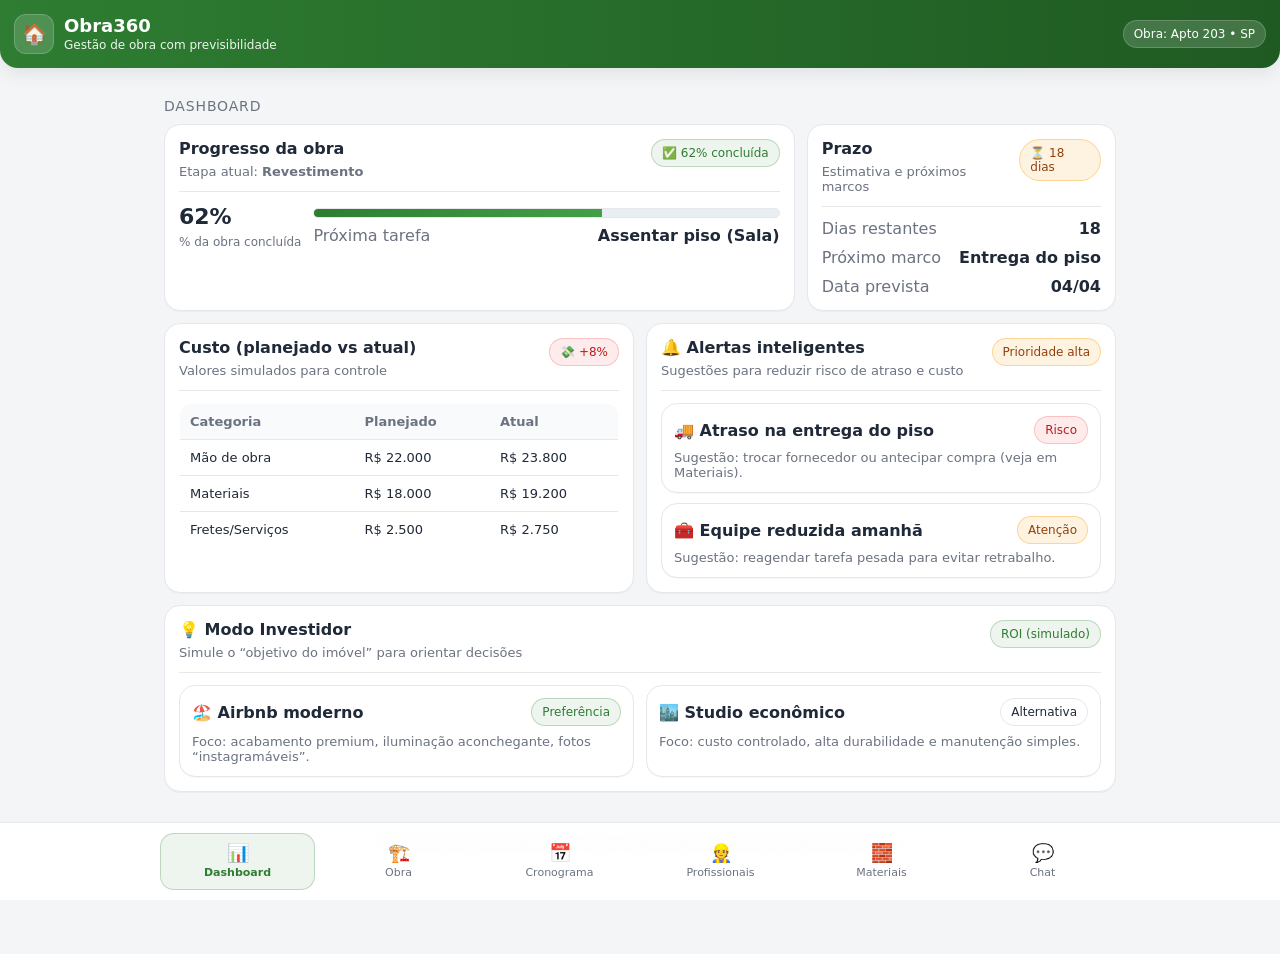
==== index.html @ f7305c2c "first commit" ====
<!doctype html>
<html lang="pt-BR">
  <head>
    <meta charset="utf-8" />
    <meta name="viewport" content="width=device-width, initial-scale=1" />
    <title>Obra360 — Dashboard</title>
    <link rel="stylesheet" href="assets/style.css" />
  </head>

  <body>
    <!--
      Obra360 - Protótipo (Hackathon)
      Página: Dashboard principal (index.html)
      Observação: tudo aqui é simulado (sem backend).
    -->

    <header class="header">
      <div class="header__row">
        <div class="brand">
          <div class="brand__logo" aria-hidden="true">🏠</div>
          <div>
            <h1 class="brand__title">Obra360</h1>
            <p class="brand__subtitle">Gestão de obra com previsibilidade</p>
          </div>
        </div>
        <div class="chip" title="Exemplo de obra">Obra: Apto 203 • SP</div>
      </div>
    </header>

    <main class="app">
      <p class="section-title">Dashboard</p>

      <div class="grid">
        <section class="card col-8" aria-label="Progresso geral da obra">
          <div class="card__header">
            <div>
              <h2 class="card__title">Progresso da obra</h2>
              <p class="card__meta">Etapa atual: <strong>Revestimento</strong></p>
            </div>
            <span class="pill pill--ok">✅ 62% concluída</span>
          </div>

          <div class="divider"></div>

          <div class="row">
            <div class="kpi">
              <div class="kpi__value">62%</div>
              <div class="kpi__label">% da obra concluída</div>
            </div>
            <div style="flex: 1">
              <div class="progress" role="progressbar" aria-valuemin="0" aria-valuemax="100">
                <div class="progress__bar" data-percent="62"></div>
              </div>
              <div class="row" style="margin-top: 8px">
                <span class="muted">Próxima tarefa</span>
                <strong>Assentar piso (Sala)</strong>
              </div>
            </div>
          </div>
        </section>

        <section class="card col-4" aria-label="Resumo de prazo">
          <div class="card__header">
            <div>
              <h2 class="card__title">Prazo</h2>
              <p class="card__meta">Estimativa e próximos marcos</p>
            </div>
            <span class="pill pill--warn">⏳ 18 dias</span>
          </div>

          <div class="divider"></div>

          <div class="list">
            <div class="row">
              <span class="muted">Dias restantes</span>
              <strong>18</strong>
            </div>
            <div class="row">
              <span class="muted">Próximo marco</span>
              <strong>Entrega do piso</strong>
            </div>
            <div class="row">
              <span class="muted">Data prevista</span>
              <strong>04/04</strong>
            </div>
          </div>
        </section>

        <section class="card col-6" aria-label="Custo planejado vs atual">
          <div class="card__header">
            <div>
              <h2 class="card__title">Custo (planejado vs atual)</h2>
              <p class="card__meta">Valores simulados para controle</p>
            </div>
            <span class="pill pill--danger">💸 +8%</span>
          </div>

          <div class="divider"></div>

          <table class="table" aria-label="Tabela de custos">
            <thead>
              <tr>
                <th>Categoria</th>
                <th>Planejado</th>
                <th>Atual</th>
              </tr>
            </thead>
            <tbody>
              <tr>
                <td>Mão de obra</td>
                <td>R$ 22.000</td>
                <td>R$ 23.800</td>
              </tr>
              <tr>
                <td>Materiais</td>
                <td>R$ 18.000</td>
                <td>R$ 19.200</td>
              </tr>
              <tr>
                <td>Fretes/Serviços</td>
                <td>R$ 2.500</td>
                <td>R$ 2.750</td>
              </tr>
            </tbody>
          </table>
        </section>

        <section class="card col-6" aria-label="Alertas inteligentes">
          <div class="card__header">
            <div>
              <h2 class="card__title">🔔 Alertas inteligentes</h2>
              <p class="card__meta">Sugestões para reduzir risco de atraso e custo</p>
            </div>
            <span class="pill pill--warn">Prioridade alta</span>
          </div>

          <div class="divider"></div>

          <div class="list">
            <div class="card" style="padding: 12px">
              <div class="row">
                <strong>🚚 Atraso na entrega do piso</strong>
                <span class="pill pill--danger">Risco</span>
              </div>
              <p class="card__meta" style="margin-bottom: 0">
                Sugestão: trocar fornecedor ou antecipar compra (veja em Materiais).
              </p>
            </div>

            <div class="card" style="padding: 12px">
              <div class="row">
                <strong>🧰 Equipe reduzida amanhã</strong>
                <span class="pill pill--warn">Atenção</span>
              </div>
              <p class="card__meta" style="margin-bottom: 0">
                Sugestão: reagendar tarefa pesada para evitar retrabalho.
              </p>
            </div>
          </div>
        </section>

        <section class="card col-12" aria-label="Modo Investidor">
          <div class="card__header">
            <div>
              <h2 class="card__title">💡 Modo Investidor</h2>
              <p class="card__meta">Simule o “objetivo do imóvel” para orientar decisões</p>
            </div>
            <span class="pill pill--ok">ROI (simulado)</span>
          </div>

          <div class="divider"></div>

          <div class="grid">
            <div class="card col-6" style="padding: 12px">
              <div class="row">
                <strong>🏖️ Airbnb moderno</strong>
                <span class="pill pill--ok">Preferência</span>
              </div>
              <p class="card__meta" style="margin: 8px 0 0">
                Foco: acabamento premium, iluminação aconchegante, fotos “instagramáveis”.
              </p>
            </div>

            <div class="card col-6" style="padding: 12px">
              <div class="row">
                <strong>🏙️ Studio econômico</strong>
                <span class="pill">Alternativa</span>
              </div>
              <p class="card__meta" style="margin: 8px 0 0">
                Foco: custo controlado, alta durabilidade e manutenção simples.
              </p>
            </div>
          </div>
        </section>

        <footer class="footer col-12">
          "A gente não está só reformando casas. A gente está transformando obra em produto."
        </footer>
      </div>
    </main>

    <nav class="nav" aria-label="Menu de navegação">
      <div class="nav__inner">
        <a href="index.html">
          <span class="icon" aria-hidden="true">📊</span>
          <span>Dashboard</span>
        </a>
        <a href="obra.html">
          <span class="icon" aria-hidden="true">🏗️</span>
          <span>Obra</span>
        </a>
        <a href="cronograma.html">
          <span class="icon" aria-hidden="true">📅</span>
          <span>Cronograma</span>
        </a>
        <a href="profissionais.html">
          <span class="icon" aria-hidden="true">👷</span>
          <span>Profissionais</span>
        </a>
        <a href="materiais.html">
          <span class="icon" aria-hidden="true">🧱</span>
          <span>Materiais</span>
        </a>
        <a href="chat.html">
          <span class="icon" aria-hidden="true">💬</span>
          <span>Chat</span>
        </a>
      </div>
    </nav>

    <script src="assets/app.js"></script>
  </body>
</html>
---- assets/style.css ----
/*
  Obra360 - CSS simples (sem frameworks)
  Paleta:
    Verde: #2e7d32
    Branco: #ffffff
    Cinza claro: #f3f5f7
*/

:root {
  --green: #2e7d32;
  --green-700: #1f5a22;
  --bg: #f3f5f7;
  --card: #ffffff;
  --text: #1f2937;
  --muted: #6b7280;
  --border: #e5e7eb;
  --shadow: 0 6px 18px rgba(0, 0, 0, 0.08);
  --radius: 16px;
}

* {
  box-sizing: border-box;
}

body {
  margin: 0;
  font-family: system-ui, -apple-system, Segoe UI, Roboto, Arial, sans-serif;
  color: var(--text);
  background: var(--bg);
}

/* Container "mobile friendly" (centralizado e estreito) */
.app {
  max-width: 980px;
  margin: 0 auto;
  padding: 14px 14px 90px; /* espaço para o menu inferior */
}

/* Header */
.header {
  position: sticky;
  top: 0;
  z-index: 10;
  background: linear-gradient(90deg, var(--green), var(--green-700));
  color: #fff;
  padding: 14px;
  border-bottom-left-radius: 18px;
  border-bottom-right-radius: 18px;
  box-shadow: var(--shadow);
}

.header__row {
  display: flex;
  align-items: center;
  justify-content: space-between;
  gap: 12px;
}

.brand {
  display: flex;
  align-items: center;
  gap: 10px;
}

.brand__logo {
  width: 40px;
  height: 40px;
  display: grid;
  place-items: center;
  background: rgba(255, 255, 255, 0.16);
  border: 1px solid rgba(255, 255, 255, 0.18);
  border-radius: 12px;
  font-size: 20px;
}

.brand__title {
  margin: 0;
  font-size: 18px;
  line-height: 1.1;
}

.brand__subtitle {
  margin: 3px 0 0;
  font-size: 12px;
  opacity: 0.92;
}

.chip {
  background: rgba(255, 255, 255, 0.16);
  border: 1px solid rgba(255, 255, 255, 0.18);
  color: #fff;
  padding: 6px 10px;
  border-radius: 999px;
  font-size: 12px;
  white-space: nowrap;
}

/* Navegação (menu inferior tipo app) */
.nav {
  position: fixed;
  left: 0;
  right: 0;
  bottom: 0;
  z-index: 20;
  background: rgba(255, 255, 255, 0.94);
  border-top: 1px solid var(--border);
  backdrop-filter: blur(6px);
}

.nav__inner {
  max-width: 980px;
  margin: 0 auto;
  padding: 10px 10px calc(10px + env(safe-area-inset-bottom));
  display: grid;
  grid-template-columns: repeat(6, 1fr);
  gap: 6px;
}

.nav a {
  text-decoration: none;
  color: var(--muted);
  display: grid;
  gap: 4px;
  place-items: center;
  padding: 10px 6px;
  border-radius: 14px;
  font-size: 11px;
  border: 1px solid transparent;
}

.nav a .icon {
  font-size: 18px;
  line-height: 1;
}

.nav a.is-active {
  color: var(--green);
  border-color: rgba(46, 125, 50, 0.25);
  background: rgba(46, 125, 50, 0.08);
  font-weight: 600;
}

/* Componentes */
.section-title {
  margin: 16px 0 10px;
  font-size: 14px;
  color: var(--muted);
  text-transform: uppercase;
  letter-spacing: 0.06em;
}

.grid {
  display: grid;
  grid-template-columns: repeat(12, 1fr);
  gap: 12px;
}

.col-12 { grid-column: span 12; }
.col-8 { grid-column: span 8; }
.col-6 { grid-column: span 6; }
.col-4 { grid-column: span 4; }

@media (max-width: 860px) {
  .col-8, .col-6, .col-4 { grid-column: span 12; }
  .nav__inner { grid-template-columns: repeat(3, 1fr); }
}

.card {
  background: var(--card);
  border: 1px solid var(--border);
  border-radius: var(--radius);
  padding: 14px;
  box-shadow: 0 1px 0 rgba(0,0,0,0.03);
}

.card__header {
  display: flex;
  justify-content: space-between;
  align-items: flex-start;
  gap: 10px;
}

.card__title {
  margin: 0;
  font-size: 16px;
}

.card__meta {
  margin: 6px 0 0;
  color: var(--muted);
  font-size: 13px;
}

.row {
  display: flex;
  align-items: center;
  justify-content: space-between;
  gap: 12px;
}

.muted { color: var(--muted); }

.pill {
  display: inline-flex;
  align-items: center;
  gap: 6px;
  padding: 6px 10px;
  border-radius: 999px;
  font-size: 12px;
  border: 1px solid var(--border);
  background: #fff;
}

.pill--ok {
  border-color: rgba(46, 125, 50, 0.25);
  background: rgba(46, 125, 50, 0.08);
  color: var(--green);
}

.pill--warn {
  border-color: rgba(245, 158, 11, 0.35);
  background: rgba(245, 158, 11, 0.12);
  color: #92400e;
}

.pill--danger {
  border-color: rgba(239, 68, 68, 0.25);
  background: rgba(239, 68, 68, 0.10);
  color: #b91c1c;
}

.progress {
  height: 10px;
  border-radius: 999px;
  background: #e9eef2;
  overflow: hidden;
  border: 1px solid var(--border);
}

.progress__bar {
  height: 100%;
  width: 0%;
  background: linear-gradient(90deg, var(--green), #43a047);
}

.kpi {
  display: grid;
  gap: 6px;
}

.kpi__value {
  font-size: 22px;
  font-weight: 800;
}

.kpi__label {
  color: var(--muted);
  font-size: 12px;
}

.btn {
  border: 0;
  cursor: pointer;
  border-radius: 12px;
  padding: 10px 12px;
  font-weight: 700;
  font-size: 13px;
}

.btn--primary {
  background: var(--green);
  color: #fff;
}

.btn--primary:hover {
  background: var(--green-700);
}

.btn--ghost {
  background: rgba(46, 125, 50, 0.10);
  color: var(--green);
  border: 1px solid rgba(46, 125, 50, 0.22);
}

.list {
  display: grid;
  gap: 10px;
}

.divider {
  height: 1px;
  background: var(--border);
  margin: 12px 0;
}

/* Tabela simples (custo planejado vs atual) */
.table {
  width: 100%;
  border-collapse: collapse;
  overflow: hidden;
  border-radius: 12px;
  border: 1px solid var(--border);
}

.table th,
.table td {
  padding: 10px 10px;
  text-align: left;
  font-size: 13px;
  border-bottom: 1px solid var(--border);
}

.table th {
  background: #f8fafc;
  color: var(--muted);
  font-weight: 700;
}

.table tr:last-child td { border-bottom: 0; }

/* Checklist */
.checklist {
  margin: 10px 0 0;
  padding: 0;
  list-style: none;
  display: grid;
  gap: 8px;
}

.checklist li {
  display: flex;
  gap: 10px;
  align-items: flex-start;
  padding: 10px;
  border: 1px solid var(--border);
  border-radius: 12px;
  background: #fff;
}

.checklist input {
  margin-top: 2px;
}

.checklist label {
  font-size: 13px;
  line-height: 1.35;
}

/* Chat */
.chat {
  display: grid;
  gap: 10px;
}

.bubble {
  max-width: 86%;
  padding: 10px 12px;
  border-radius: 14px;
  border: 1px solid var(--border);
  background: #fff;
  font-size: 13px;
  line-height: 1.35;
}

.bubble__meta {
  margin-top: 6px;
  font-size: 11px;
  color: var(--muted);
}

.bubble--me {
  margin-left: auto;
  background: rgba(46, 125, 50, 0.10);
  border-color: rgba(46, 125, 50, 0.22);
}

.chat-input {
  display: flex;
  gap: 8px;
  margin-top: 10px;
}

.input {
  flex: 1;
  border: 1px solid var(--border);
  border-radius: 12px;
  padding: 10px 12px;
  font-size: 13px;
  outline: none;
}

.input:focus {
  border-color: rgba(46, 125, 50, 0.35);
  box-shadow: 0 0 0 3px rgba(46, 125, 50, 0.10);
}

/* Rodapé com a frase obrigatória */
.footer {
  margin-top: 18px;
  color: var(--muted);
  font-size: 12px;
  text-align: center;
  padding: 14px 10px;
}
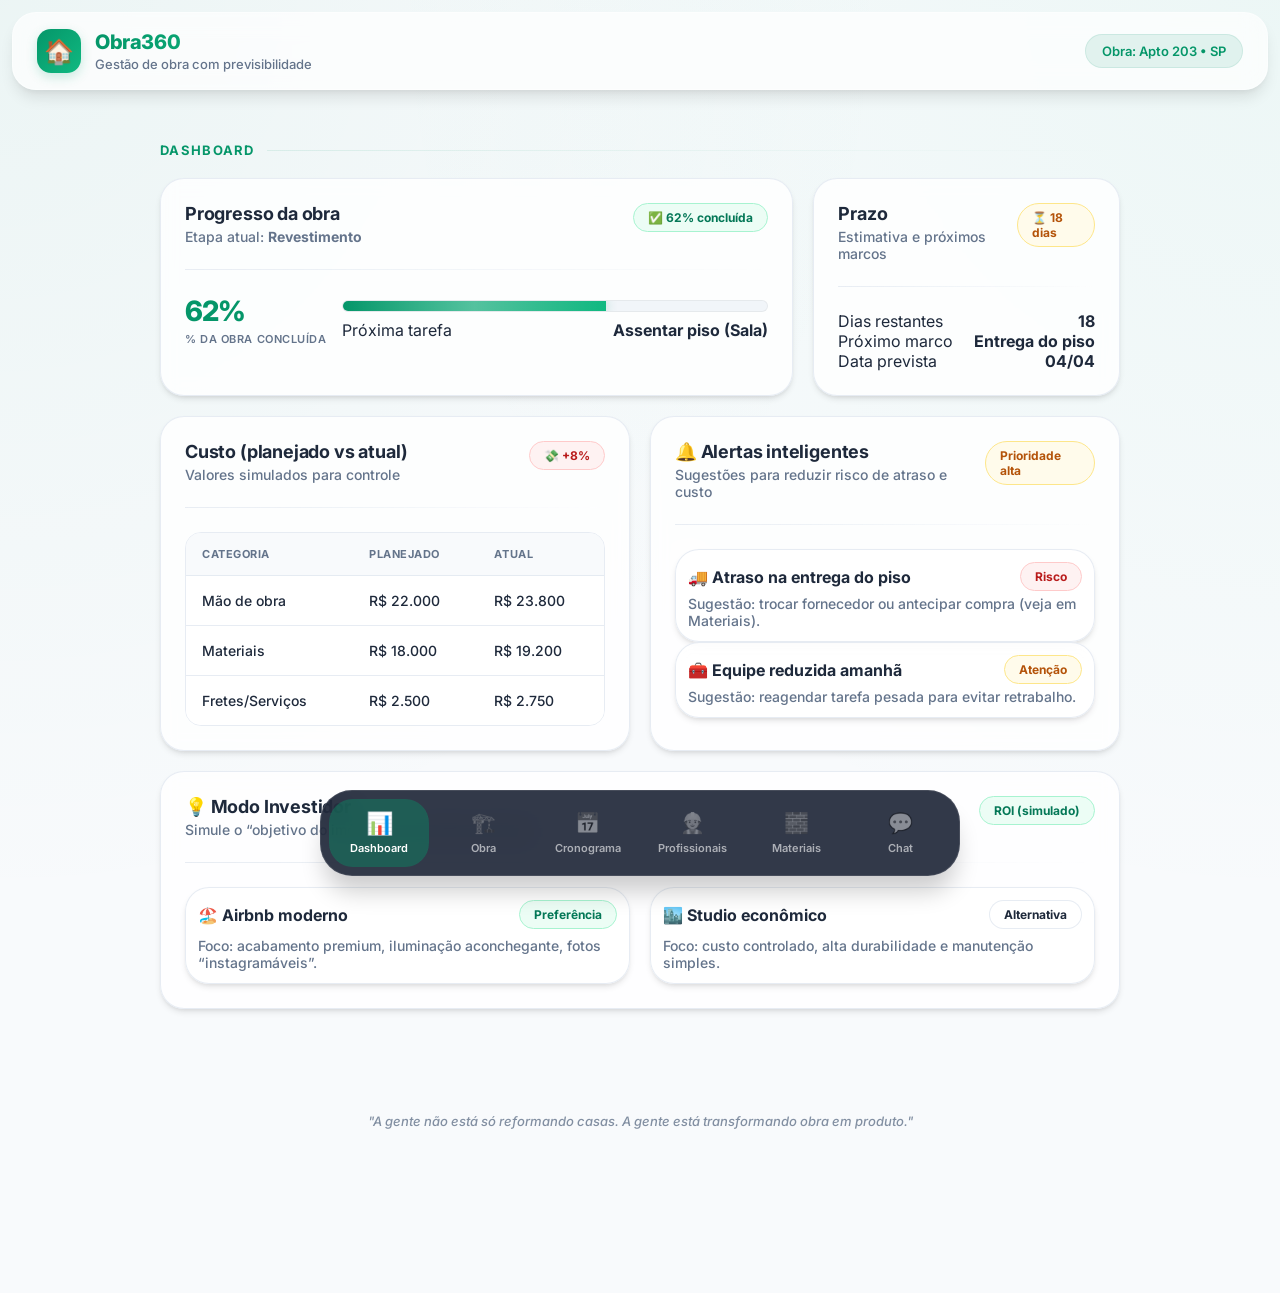
==== commit ece3267d: "mudannças de visual" ====
--- a/index.html
+++ b/index.html
@@ -4,6 +4,9 @@
     <meta charset="utf-8" />
     <meta name="viewport" content="width=device-width, initial-scale=1" />
     <title>Obra360 — Dashboard</title>
+    <link rel="preconnect" href="https://fonts.googleapis.com">
+    <link rel="preconnect" href="https://fonts.gstatic.com" crossorigin>
+    <link href="https://fonts.googleapis.com/css2?family=Inter:wght@400;500;600;700;800&display=swap" rel="stylesheet">
     <link rel="stylesheet" href="assets/style.css" />
   </head>
 
--- a/assets/style.css
+++ b/assets/style.css
@@ -1,158 +1,200 @@
-/*
-  Obra360 - CSS simples (sem frameworks)
-  Paleta:
-    Verde: #2e7d32
-    Branco: #ffffff
-    Cinza claro: #f3f5f7
-*/
+@import url('https://fonts.googleapis.com/css2?family=Inter:wght@400;500;600;700;800&display=swap');
 
 :root {
-  --green: #2e7d32;
-  --green-700: #1f5a22;
-  --bg: #f3f5f7;
-  --card: #ffffff;
-  --text: #1f2937;
-  --muted: #6b7280;
-  --border: #e5e7eb;
-  --shadow: 0 6px 18px rgba(0, 0, 0, 0.08);
-  --radius: 16px;
+  --primary: #059669;
+  --primary-hover: #047857;
+  --primary-light: rgba(5, 150, 105, 0.1);
+  --bg: #f8fafc;
+  --card-bg: rgba(255, 255, 255, 0.8);
+  --text-main: #1e293b;
+  --text-muted: #64748b;
+  --border: rgba(226, 232, 240, 0.8);
+  --shadow-sm: 0 1px 2px 0 rgba(0, 0, 0, 0.05);
+  --shadow-md: 0 4px 6px -1px rgba(0, 0, 0, 0.1), 0 2px 4px -1px rgba(0, 0, 0, 0.06);
+  --shadow-lg: 0 10px 15px -3px rgba(0, 0, 0, 0.1), 0 4px 6px -2px rgba(0, 0, 0, 0.05);
+  --radius-lg: 24px;
+  --radius-md: 16px;
+  --radius-pill: 9999px;
+  --glass-bg: rgba(255, 255, 255, 0.7);
+  --glass-border: rgba(255, 255, 255, 0.4);
 }
 
 * {
   box-sizing: border-box;
+  transition: all 0.2s cubic-bezier(0.4, 0, 0.2, 1);
 }
 
 body {
   margin: 0;
-  font-family: system-ui, -apple-system, Segoe UI, Roboto, Arial, sans-serif;
-  color: var(--text);
+  font-family: 'Inter', system-ui, -apple-system, sans-serif;
+  color: var(--text-main);
   background: var(--bg);
-}
-
-/* Container "mobile friendly" (centralizado e estreito) */
+  background-image: 
+    radial-gradient(at 0% 0%, rgba(5, 150, 105, 0.05) 0px, transparent 50%),
+    radial-gradient(at 100% 0%, rgba(16, 185, 129, 0.05) 0px, transparent 50%);
+  min-height: 100vh;
+  -webkit-font-smoothing: antialiased;
+}
+
+/* Container */
 .app {
-  max-width: 980px;
+  max-width: 1000px;
   margin: 0 auto;
-  padding: 14px 14px 90px; /* espaço para o menu inferior */
+  padding: 24px 20px 140px;
 }
 
 /* Header */
 .header {
   position: sticky;
-  top: 0;
-  z-index: 10;
-  background: linear-gradient(90deg, var(--green), var(--green-700));
-  color: #fff;
-  padding: 14px;
-  border-bottom-left-radius: 18px;
-  border-bottom-right-radius: 18px;
-  box-shadow: var(--shadow);
+  top: 12px;
+  z-index: 100;
+  margin: 0 12px;
+  background: var(--glass-bg);
+  backdrop-filter: blur(12px);
+  -webkit-backdrop-filter: blur(12px);
+  border: 1px solid var(--glass-border);
+  color: var(--text-main);
+  padding: 16px 24px;
+  border-radius: 24px;
+  box-shadow: var(--shadow-lg);
 }
 
 .header__row {
   display: flex;
   align-items: center;
   justify-content: space-between;
-  gap: 12px;
+  gap: 16px;
 }
 
 .brand {
   display: flex;
   align-items: center;
-  gap: 10px;
+  gap: 14px;
 }
 
 .brand__logo {
-  width: 40px;
-  height: 40px;
+  width: 44px;
+  height: 44px;
   display: grid;
   place-items: center;
-  background: rgba(255, 255, 255, 0.16);
-  border: 1px solid rgba(255, 255, 255, 0.18);
-  border-radius: 12px;
-  font-size: 20px;
+  background: linear-gradient(135deg, var(--primary), #10b981);
+  border-radius: 14px;
+  font-size: 24px;
+  box-shadow: 0 4px 12px rgba(5, 150, 105, 0.2);
 }
 
 .brand__title {
   margin: 0;
-  font-size: 18px;
-  line-height: 1.1;
+  font-size: 20px;
+  font-weight: 800;
+  letter-spacing: -0.02em;
+  background: linear-gradient(90deg, var(--primary), #10b981);
+  -webkit-background-clip: text;
+  -webkit-text-fill-color: transparent;
 }
 
 .brand__subtitle {
-  margin: 3px 0 0;
-  font-size: 12px;
-  opacity: 0.92;
+  margin: 2px 0 0;
+  font-size: 13px;
+  color: var(--text-muted);
+  font-weight: 500;
 }
 
 .chip {
-  background: rgba(255, 255, 255, 0.16);
-  border: 1px solid rgba(255, 255, 255, 0.18);
-  color: #fff;
-  padding: 6px 10px;
-  border-radius: 999px;
-  font-size: 12px;
+  background: var(--primary-light);
+  border: 1px solid rgba(5, 150, 105, 0.1);
+  color: var(--primary);
+  padding: 8px 16px;
+  border-radius: var(--radius-pill);
+  font-size: 13px;
+  font-weight: 600;
   white-space: nowrap;
 }
 
-/* Navegação (menu inferior tipo app) */
+/* Navigation */
 .nav {
   position: fixed;
-  left: 0;
-  right: 0;
-  bottom: 0;
-  z-index: 20;
-  background: rgba(255, 255, 255, 0.94);
-  border-top: 1px solid var(--border);
-  backdrop-filter: blur(6px);
+  left: 50%;
+  transform: translateX(-50%);
+  bottom: 24px;
+  z-index: 100;
+  width: calc(100% - 40px);
+  max-width: 640px;
+  background: rgba(15, 23, 42, 0.85);
+  backdrop-filter: blur(16px);
+  -webkit-backdrop-filter: blur(16px);
+  border: 1px solid rgba(255, 255, 255, 0.1);
+  border-radius: 32px;
+  box-shadow: 0 20px 25px -5px rgba(0, 0, 0, 0.2);
+  padding: 8px;
 }
 
 .nav__inner {
-  max-width: 980px;
-  margin: 0 auto;
-  padding: 10px 10px calc(10px + env(safe-area-inset-bottom));
-  display: grid;
-  grid-template-columns: repeat(6, 1fr);
-  gap: 6px;
+  display: flex;
+  justify-content: space-around;
+  gap: 4px;
 }
 
 .nav a {
   text-decoration: none;
-  color: var(--muted);
-  display: grid;
-  gap: 4px;
-  place-items: center;
-  padding: 10px 6px;
-  border-radius: 14px;
+  color: rgba(255, 255, 255, 0.6);
+  display: flex;
+  flex-direction: column;
+  align-items: center;
+  gap: 6px;
+  padding: 12px 16px;
+  border-radius: 24px;
   font-size: 11px;
-  border: 1px solid transparent;
+  font-weight: 600;
+  flex: 1;
 }
 
 .nav a .icon {
-  font-size: 18px;
-  line-height: 1;
+  font-size: 20px;
+  filter: grayscale(1);
+  opacity: 0.7;
+}
+
+.nav a:hover {
+  background: rgba(255, 255, 255, 0.05);
+  color: #fff;
 }
 
 .nav a.is-active {
-  color: var(--green);
-  border-color: rgba(46, 125, 50, 0.25);
-  background: rgba(46, 125, 50, 0.08);
-  font-weight: 600;
-}
-
-/* Componentes */
+  color: #fff;
+  background: rgba(5, 150, 105, 0.4);
+}
+
+.nav a.is-active .icon {
+  filter: grayscale(0);
+  opacity: 1;
+  transform: scale(1.1);
+}
+
+/* Sections */
 .section-title {
-  margin: 16px 0 10px;
-  font-size: 14px;
-  color: var(--muted);
+  margin: 40px 0 20px;
+  font-size: 13px;
+  font-weight: 700;
+  color: var(--primary);
   text-transform: uppercase;
-  letter-spacing: 0.06em;
+  letter-spacing: 0.1em;
+  display: flex;
+  align-items: center;
+  gap: 12px;
+}
+
+.section-title::after {
+  content: "";
+  height: 1px;
+  background: linear-gradient(90deg, var(--primary-light), transparent);
+  flex: 1;
 }
 
 .grid {
   display: grid;
   grid-template-columns: repeat(12, 1fr);
-  gap: 12px;
+  gap: 20px;
 }
 
 .col-12 { grid-column: span 12; }
@@ -162,244 +204,353 @@
 
 @media (max-width: 860px) {
   .col-8, .col-6, .col-4 { grid-column: span 12; }
-  .nav__inner { grid-template-columns: repeat(3, 1fr); }
-}
-
+  .app { padding-bottom: 160px; }
+  .nav { width: calc(100% - 24px); }
+  .nav a span:not(.icon) { display: none; }
+  .nav a { padding: 18px 0; }
+}
+
+/* Cards */
 .card {
-  background: var(--card);
+  background: var(--card-bg);
+  backdrop-filter: blur(8px);
+  -webkit-backdrop-filter: blur(8px);
   border: 1px solid var(--border);
-  border-radius: var(--radius);
-  padding: 14px;
-  box-shadow: 0 1px 0 rgba(0,0,0,0.03);
+  border-radius: var(--radius-lg);
+  padding: 24px;
+  box-shadow: var(--shadow-md);
+  position: relative;
+  overflow: hidden;
+}
+
+.card:hover {
+  transform: translateY(-4px);
+  box-shadow: var(--shadow-lg);
+  border-color: rgba(5, 150, 105, 0.3);
 }
 
 .card__header {
   display: flex;
   justify-content: space-between;
   align-items: flex-start;
-  gap: 10px;
+  gap: 16px;
+  margin-bottom: 24px;
 }
 
 .card__title {
   margin: 0;
-  font-size: 16px;
+  font-size: 18px;
+  font-weight: 700;
+  color: var(--text-main);
+  letter-spacing: -0.01em;
 }
 
 .card__meta {
-  margin: 6px 0 0;
-  color: var(--muted);
-  font-size: 13px;
+  margin: 4px 0 0;
+  color: var(--text-muted);
+  font-size: 14px;
+  font-weight: 500;
 }
 
 .row {
   display: flex;
   align-items: center;
   justify-content: space-between;
-  gap: 12px;
-}
-
-.muted { color: var(--muted); }
-
-.pill {
-  display: inline-flex;
-  align-items: center;
-  gap: 6px;
-  padding: 6px 10px;
-  border-radius: 999px;
-  font-size: 12px;
-  border: 1px solid var(--border);
-  background: #fff;
-}
-
-.pill--ok {
-  border-color: rgba(46, 125, 50, 0.25);
-  background: rgba(46, 125, 50, 0.08);
-  color: var(--green);
-}
-
-.pill--warn {
-  border-color: rgba(245, 158, 11, 0.35);
-  background: rgba(245, 158, 11, 0.12);
-  color: #92400e;
-}
-
-.pill--danger {
-  border-color: rgba(239, 68, 68, 0.25);
-  background: rgba(239, 68, 68, 0.10);
-  color: #b91c1c;
-}
-
+  gap: 16px;
+}
+
+.divider {
+  height: 1px;
+  background: linear-gradient(90deg, var(--border), transparent);
+  margin: 24px 0;
+}
+
+/* Progress */
 .progress {
-  height: 10px;
-  border-radius: 999px;
-  background: #e9eef2;
+  height: 12px;
+  border-radius: var(--radius-pill);
+  background: #f1f5f9;
   overflow: hidden;
-  border: 1px solid var(--border);
+  border: 1px solid rgba(0, 0, 0, 0.05);
 }
 
 .progress__bar {
   height: 100%;
   width: 0%;
-  background: linear-gradient(90deg, var(--green), #43a047);
-}
-
-.kpi {
-  display: grid;
-  gap: 6px;
-}
-
+  background: linear-gradient(90deg, var(--primary), #10b981);
+  box-shadow: 0 0 12px rgba(5, 150, 105, 0.3);
+  position: relative;
+}
+
+.progress__bar::after {
+  content: "";
+  position: absolute;
+  top: 0; left: 0; right: 0; bottom: 0;
+  background: linear-gradient(
+    90deg,
+    transparent,
+    rgba(255, 255, 255, 0.3),
+    transparent
+  );
+  animation: shine 2.5s infinite;
+}
+
+@keyframes shine {
+  0% { transform: translateX(-100%); }
+  100% { transform: translateX(100%); }
+}
+
+/* Pills */
+.pill {
+  display: inline-flex;
+  align-items: center;
+  gap: 8px;
+  padding: 6px 14px;
+  border-radius: var(--radius-pill);
+  font-size: 12px;
+  font-weight: 700;
+  border: 1px solid var(--border);
+  background: #fff;
+}
+
+.pill--ok {
+  background: #ecfdf5;
+  border-color: #a7f3d0;
+  color: #047857;
+}
+
+.pill--warn {
+  background: #fffbeb;
+  border-color: #fde68a;
+  color: #b45309;
+}
+
+.pill--danger {
+  background: #fef2f2;
+  border-color: #fecaca;
+  color: #b91c1c;
+}
+
+/* KPI */
+.kpi { display: grid; gap: 4px; }
 .kpi__value {
-  font-size: 22px;
+  font-size: 28px;
   font-weight: 800;
-}
-
+  color: var(--primary);
+  letter-spacing: -0.03em;
+}
 .kpi__label {
-  color: var(--muted);
-  font-size: 12px;
-}
-
+  color: var(--text-muted);
+  font-size: 11px;
+  font-weight: 600;
+  text-transform: uppercase;
+  letter-spacing: 0.05em;
+}
+
+/* Buttons */
 .btn {
   border: 0;
   cursor: pointer;
-  border-radius: 12px;
-  padding: 10px 12px;
+  border-radius: var(--radius-md);
+  padding: 12px 24px;
   font-weight: 700;
-  font-size: 13px;
+  font-size: 14px;
+  display: inline-flex;
+  align-items: center;
+  justify-content: center;
+  gap: 10px;
+  box-shadow: var(--shadow-sm);
+  transition: all 0.2s cubic-bezier(0.4, 0, 0.2, 1);
 }
 
 .btn--primary {
-  background: var(--green);
+  background: linear-gradient(135deg, var(--primary), #10b981);
   color: #fff;
+  box-shadow: 0 4px 12px rgba(5, 150, 105, 0.25);
 }
 
 .btn--primary:hover {
-  background: var(--green-700);
+  transform: translateY(-2px);
+  box-shadow: 0 6px 16px rgba(5, 150, 105, 0.35);
 }
 
 .btn--ghost {
-  background: rgba(46, 125, 50, 0.10);
-  color: var(--green);
-  border: 1px solid rgba(46, 125, 50, 0.22);
-}
-
-.list {
-  display: grid;
-  gap: 10px;
-}
-
-.divider {
-  height: 1px;
-  background: var(--border);
-  margin: 12px 0;
-}
-
-/* Tabela simples (custo planejado vs atual) */
+  background: var(--primary-light);
+  color: var(--primary);
+  border: 1px solid rgba(5, 150, 105, 0.1);
+}
+
+.btn--ghost:hover {
+  background: rgba(5, 150, 105, 0.15);
+  transform: translateY(-1px);
+}
+
+/* Tables */
 .table {
   width: 100%;
-  border-collapse: collapse;
+  border-collapse: separate;
+  border-spacing: 0;
+  border-radius: var(--radius-md);
   overflow: hidden;
-  border-radius: 12px;
   border: 1px solid var(--border);
-}
-
-.table th,
-.table td {
-  padding: 10px 10px;
-  text-align: left;
-  font-size: 13px;
-  border-bottom: 1px solid var(--border);
 }
 
 .table th {
   background: #f8fafc;
-  color: var(--muted);
+  color: var(--text-muted);
   font-weight: 700;
+  text-transform: uppercase;
+  font-size: 11px;
+  letter-spacing: 0.05em;
+  padding: 14px 16px;
+  text-align: left;
+  border-bottom: 1px solid var(--border);
+}
+
+.table td {
+  padding: 16px;
+  font-size: 14px;
+  font-weight: 500;
+  background: #fff;
+  border-bottom: 1px solid var(--border);
 }
 
 .table tr:last-child td { border-bottom: 0; }
+.table tr:hover td { background: var(--primary-light); }
 
 /* Checklist */
 .checklist {
-  margin: 10px 0 0;
+  margin: 16px 0 0;
   padding: 0;
   list-style: none;
   display: grid;
-  gap: 8px;
+  gap: 12px;
 }
 
 .checklist li {
   display: flex;
-  gap: 10px;
-  align-items: flex-start;
-  padding: 10px;
+  gap: 12px;
+  align-items: center;
+  padding: 14px 18px;
+  background: #fff;
   border: 1px solid var(--border);
-  border-radius: 12px;
-  background: #fff;
+  border-radius: var(--radius-md);
+  cursor: pointer;
+}
+
+.checklist li:hover {
+  border-color: var(--primary);
+  background: var(--primary-light);
+  transform: translateX(4px);
 }
 
 .checklist input {
-  margin-top: 2px;
-}
-
-.checklist label {
-  font-size: 13px;
-  line-height: 1.35;
+  width: 18px;
+  height: 18px;
+  accent-color: var(--primary);
 }
 
 /* Chat */
 .chat {
+  display: flex;
+  flex-direction: column;
+  gap: 16px;
+}
+
+.bubble {
+  max-width: 85%;
+  padding: 16px 20px;
+  border-radius: 24px;
+  background: #fff;
+  border: 1px solid var(--border);
+  box-shadow: var(--shadow-sm);
+  position: relative;
+}
+
+.bubble strong {
+  display: block;
+  font-size: 13px;
+  color: var(--primary);
+  margin-bottom: 8px;
+  font-weight: 700;
+}
+
+.bubble--me {
+  align-self: flex-end;
+  background: linear-gradient(135deg, var(--primary), #10b981);
+  color: #fff;
+  border: 0;
+  box-shadow: 0 4px 12px rgba(5, 150, 105, 0.2);
+  border-bottom-right-radius: 4px;
+}
+
+.bubble--me strong { color: rgba(255, 255, 255, 0.9); }
+
+.bubble__meta {
+  margin-top: 8px;
+  font-size: 10px;
+  opacity: 0.6;
+  font-weight: 600;
+  text-transform: uppercase;
+}
+
+/* Q&A Options */
+.qna__options {
   display: grid;
   gap: 10px;
-}
-
-.bubble {
-  max-width: 86%;
-  padding: 10px 12px;
-  border-radius: 14px;
+  margin-top: 12px;
+}
+
+.qna__option {
+  display: flex;
+  align-items: center;
+  gap: 12px;
+  padding: 14px 18px;
+  background: #fff;
   border: 1px solid var(--border);
-  background: #fff;
+  border-radius: var(--radius-md);
+  cursor: pointer;
+  font-size: 14px;
+  font-weight: 600;
+}
+
+.qna__option:hover {
+  border-color: var(--primary);
+  background: var(--primary-light);
+  transform: translateX(4px);
+}
+
+.qna__option input {
+  accent-color: var(--primary);
+  width: 18px;
+  height: 18px;
+}
+
+/* Footer */
+.footer {
+  margin-top: 60px;
+  color: var(--text-muted);
   font-size: 13px;
-  line-height: 1.35;
-}
-
-.bubble__meta {
-  margin-top: 6px;
-  font-size: 11px;
-  color: var(--muted);
-}
-
-.bubble--me {
-  margin-left: auto;
-  background: rgba(46, 125, 50, 0.10);
-  border-color: rgba(46, 125, 50, 0.22);
-}
-
-.chat-input {
-  display: flex;
-  gap: 8px;
-  margin-top: 10px;
-}
-
-.input {
-  flex: 1;
-  border: 1px solid var(--border);
-  border-radius: 12px;
-  padding: 10px 12px;
-  font-size: 13px;
-  outline: none;
-}
-
-.input:focus {
-  border-color: rgba(46, 125, 50, 0.35);
-  box-shadow: 0 0 0 3px rgba(46, 125, 50, 0.10);
-}
-
-/* Rodapé com a frase obrigatória */
-.footer {
-  margin-top: 18px;
-  color: var(--muted);
-  font-size: 12px;
+  font-weight: 500;
+  font-style: italic;
   text-align: center;
-  padding: 14px 10px;
-}
-
+  padding: 24px;
+  opacity: 0.8;
+}
+
+/* Animations */
+@keyframes fadeInUp {
+  from { opacity: 0; transform: translateY(20px); }
+  to { opacity: 1; transform: translateY(0); }
+}
+
+.card {
+  animation: fadeInUp 0.6s cubic-bezier(0.22, 1, 0.36, 1) backwards;
+}
+
+.card:nth-child(1) { animation-delay: 0.05s; }
+.card:nth-child(2) { animation-delay: 0.1s; }
+.card:nth-child(3) { animation-delay: 0.15s; }
+.card:nth-child(4) { animation-delay: 0.2s; }
+.card:nth-child(5) { animation-delay: 0.25s; }
+
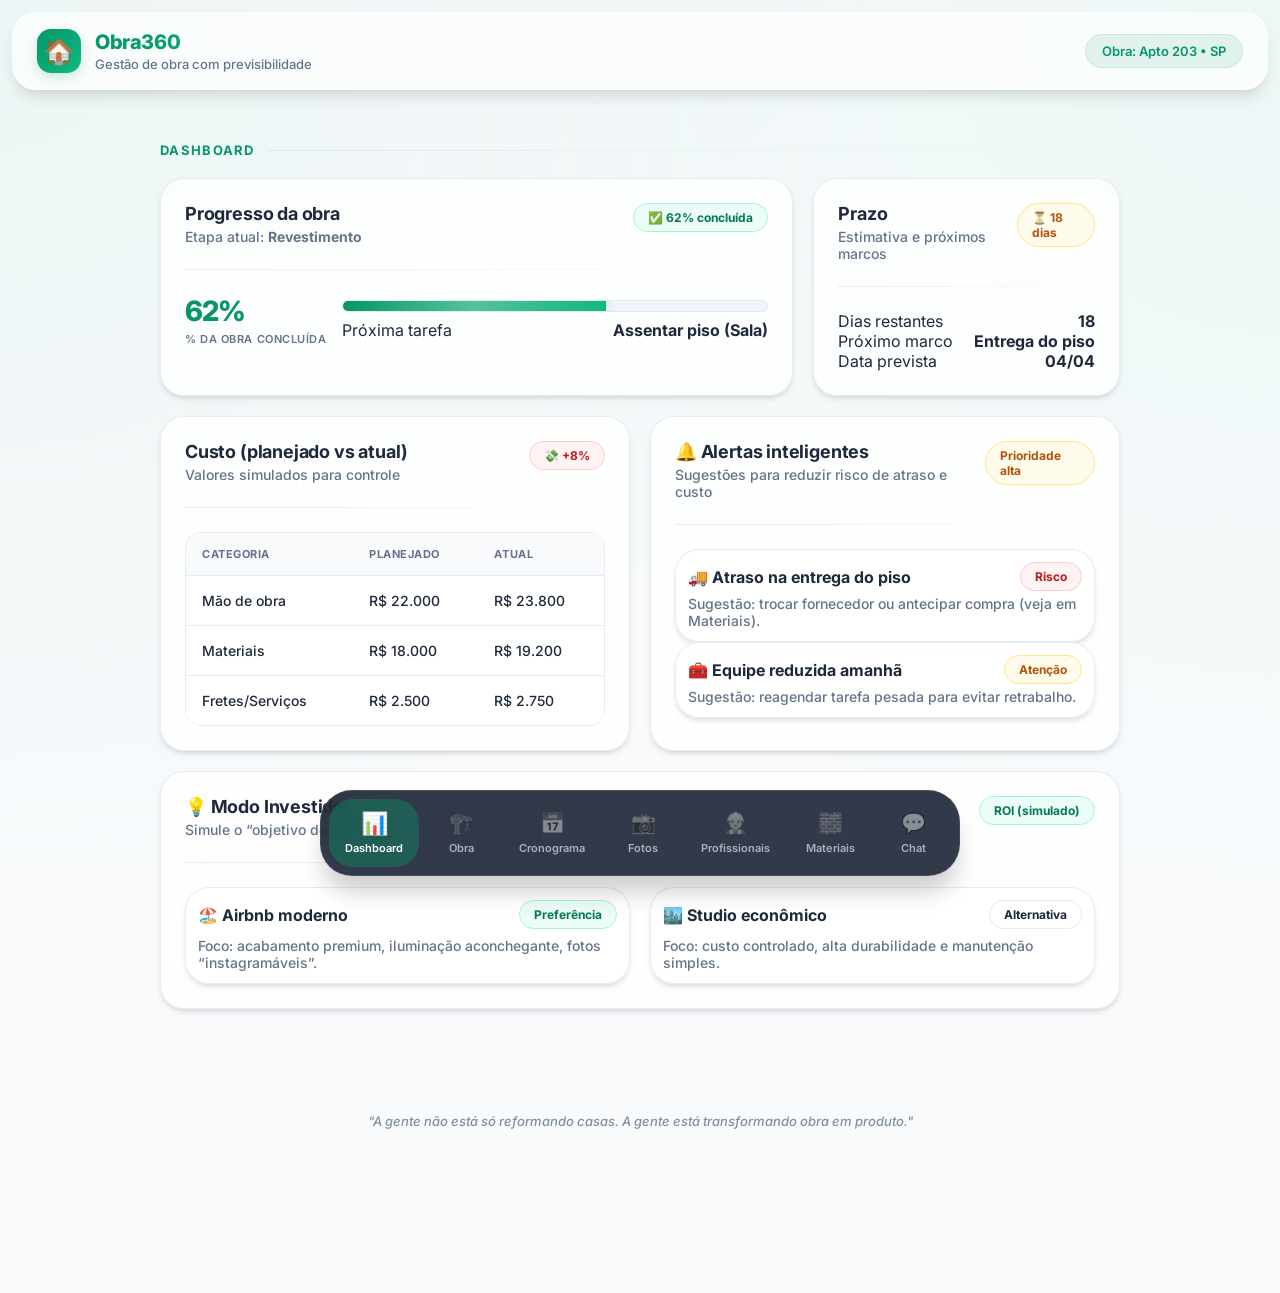
==== commit 4df3aaef: "mudanças gerais no projeto" ====
--- a/index.html
+++ b/index.html
@@ -216,6 +216,7 @@
           <span class="icon" aria-hidden="true">📅</span>
           <span>Cronograma</span>
         </a>
+        <a href="fotos.html"><span class="icon" aria-hidden="true">📸</span><span>Fotos</span></a>
         <a href="profissionais.html">
           <span class="icon" aria-hidden="true">👷</span>
           <span>Profissionais</span>
--- a/assets/style.css
+++ b/assets/style.css
@@ -554,3 +554,118 @@
 .card:nth-child(4) { animation-delay: 0.2s; }
 .card:nth-child(5) { animation-delay: 0.25s; }
 
+/* --- Calendar --- */
+.calendar {
+  display: flex;
+  flex-direction: column;
+  gap: 20px;
+}
+
+.calendar__header {
+  display: flex;
+  justify-content: space-between;
+  align-items: center;
+}
+
+.calendar__month {
+  font-size: 1.25rem;
+  font-weight: 800;
+  color: var(--slate-900);
+}
+
+.calendar__grid {
+  display: grid;
+  grid-template-columns: repeat(7, 1fr);
+  gap: 8px;
+}
+
+.calendar__day-name {
+  text-align: center;
+  font-size: 0.75rem;
+  font-weight: 700;
+  color: var(--slate-500);
+  text-transform: uppercase;
+  padding-bottom: 8px;
+}
+
+.calendar__day {
+  aspect-ratio: 1;
+  background: white;
+  border-radius: var(--radius-md);
+  border: 1px solid var(--slate-200);
+  padding: 8px;
+  position: relative;
+  display: flex;
+  flex-direction: column;
+  justify-content: space-between;
+  transition: all 0.2s ease;
+}
+
+.calendar__day--today {
+  border-color: var(--primary);
+  box-shadow: 0 0 0 2px var(--primary-light);
+}
+
+.calendar__day--other {
+  background: var(--slate-50);
+  color: var(--slate-400);
+}
+
+.calendar__number {
+  font-size: 0.875rem;
+  font-weight: 600;
+}
+
+.calendar__events {
+  display: flex;
+  flex-direction: column;
+  gap: 4px;
+}
+
+.calendar__event {
+  height: 6px;
+  border-radius: 3px;
+  width: 100%;
+}
+
+.calendar__event--demolicao { background-color: var(--emerald-500); }
+.calendar__event--eletrica { background-color: var(--emerald-400); }
+.calendar__event--revestimento { background-color: var(--warn); }
+.calendar__event--acabamento { background-color: var(--slate-300); }
+
+.calendar__legend {
+  display: flex;
+  flex-wrap: wrap;
+  gap: 16px;
+  margin-top: 10px;
+}
+
+.legend-item {
+  display: flex;
+  align-items: center;
+  gap: 8px;
+  font-size: 0.75rem;
+  font-weight: 600;
+  color: var(--slate-700);
+}
+
+.legend-color {
+  width: 12px;
+  height: 12px;
+  border-radius: 3px;
+}
+
+.calendar__day-event {
+  font-size: 9px;
+  font-weight: 700;
+  color: var(--slate-600);
+  background: var(--slate-100);
+  padding: 2px 4px;
+  border-radius: 4px;
+  white-space: nowrap;
+  overflow: hidden;
+  text-overflow: ellipsis;
+  margin-top: 2px;
+  border-left: 2px solid var(--primary);
+}
+
